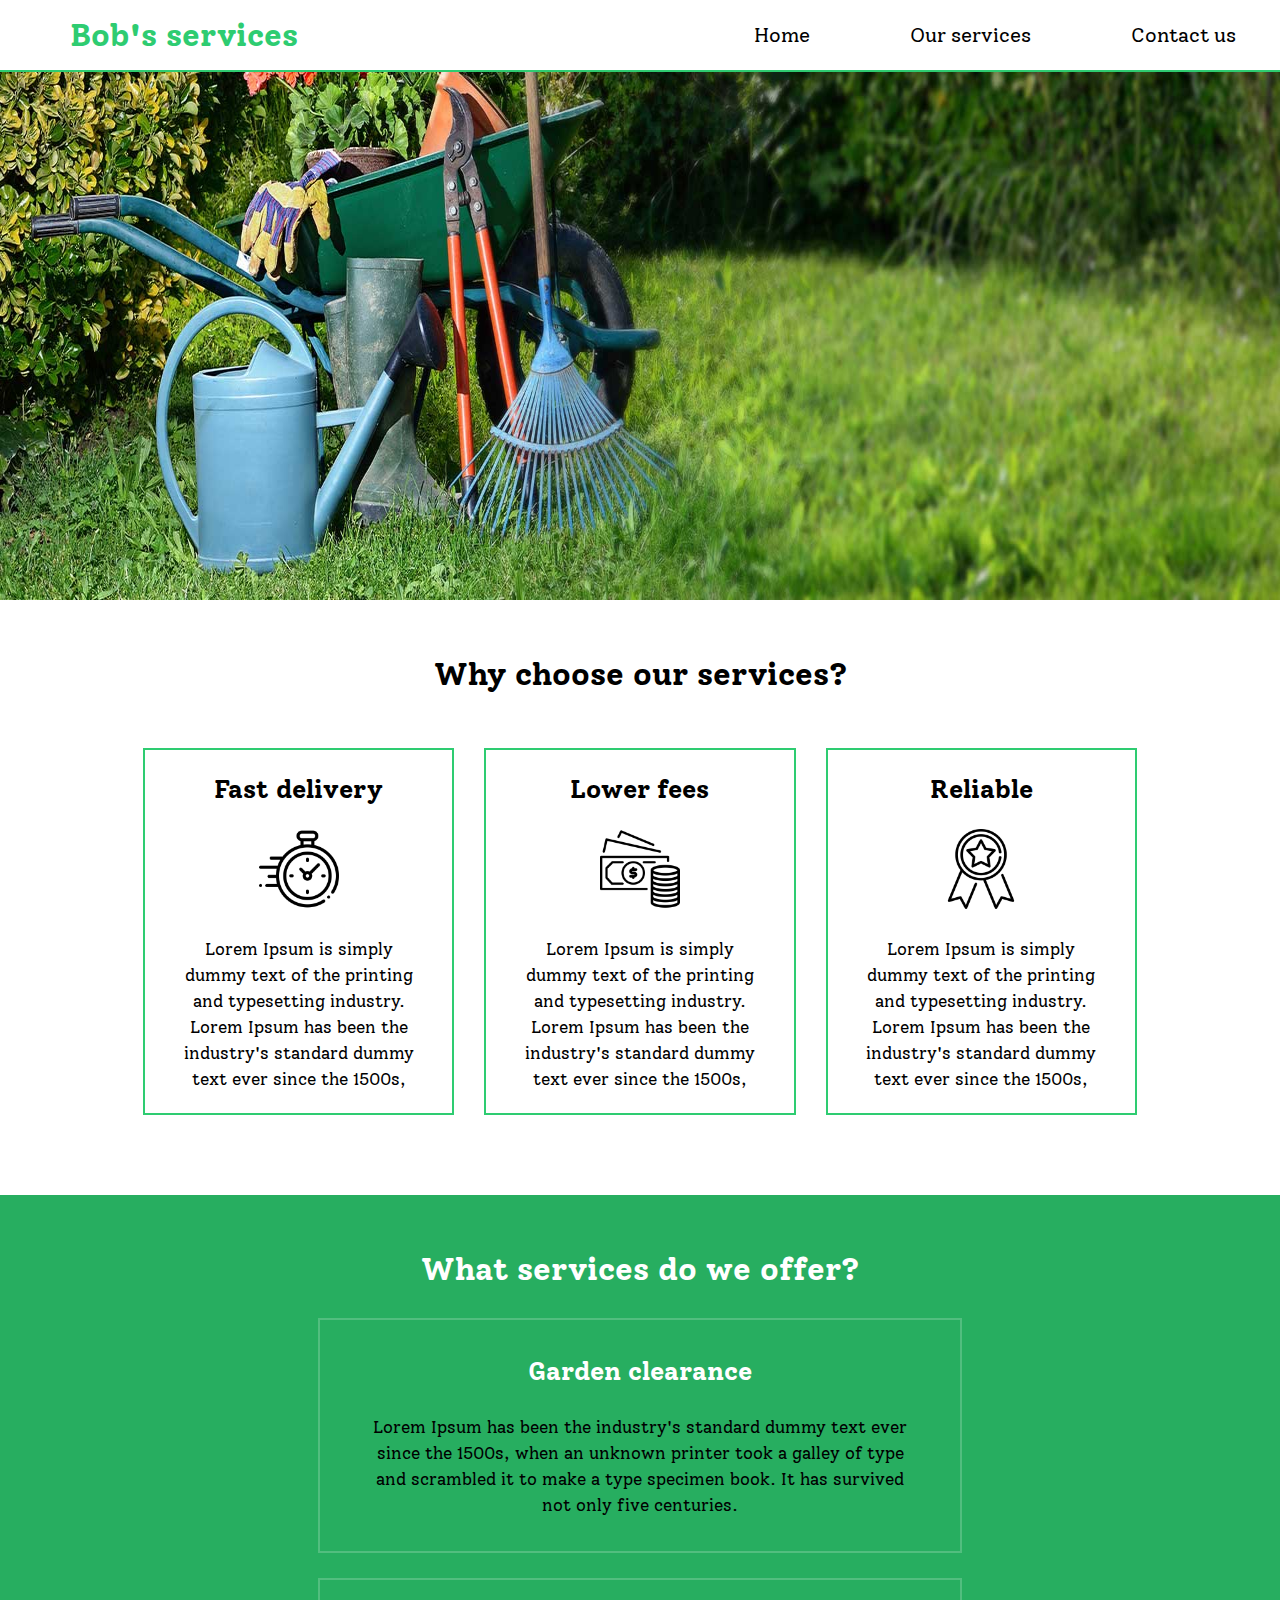
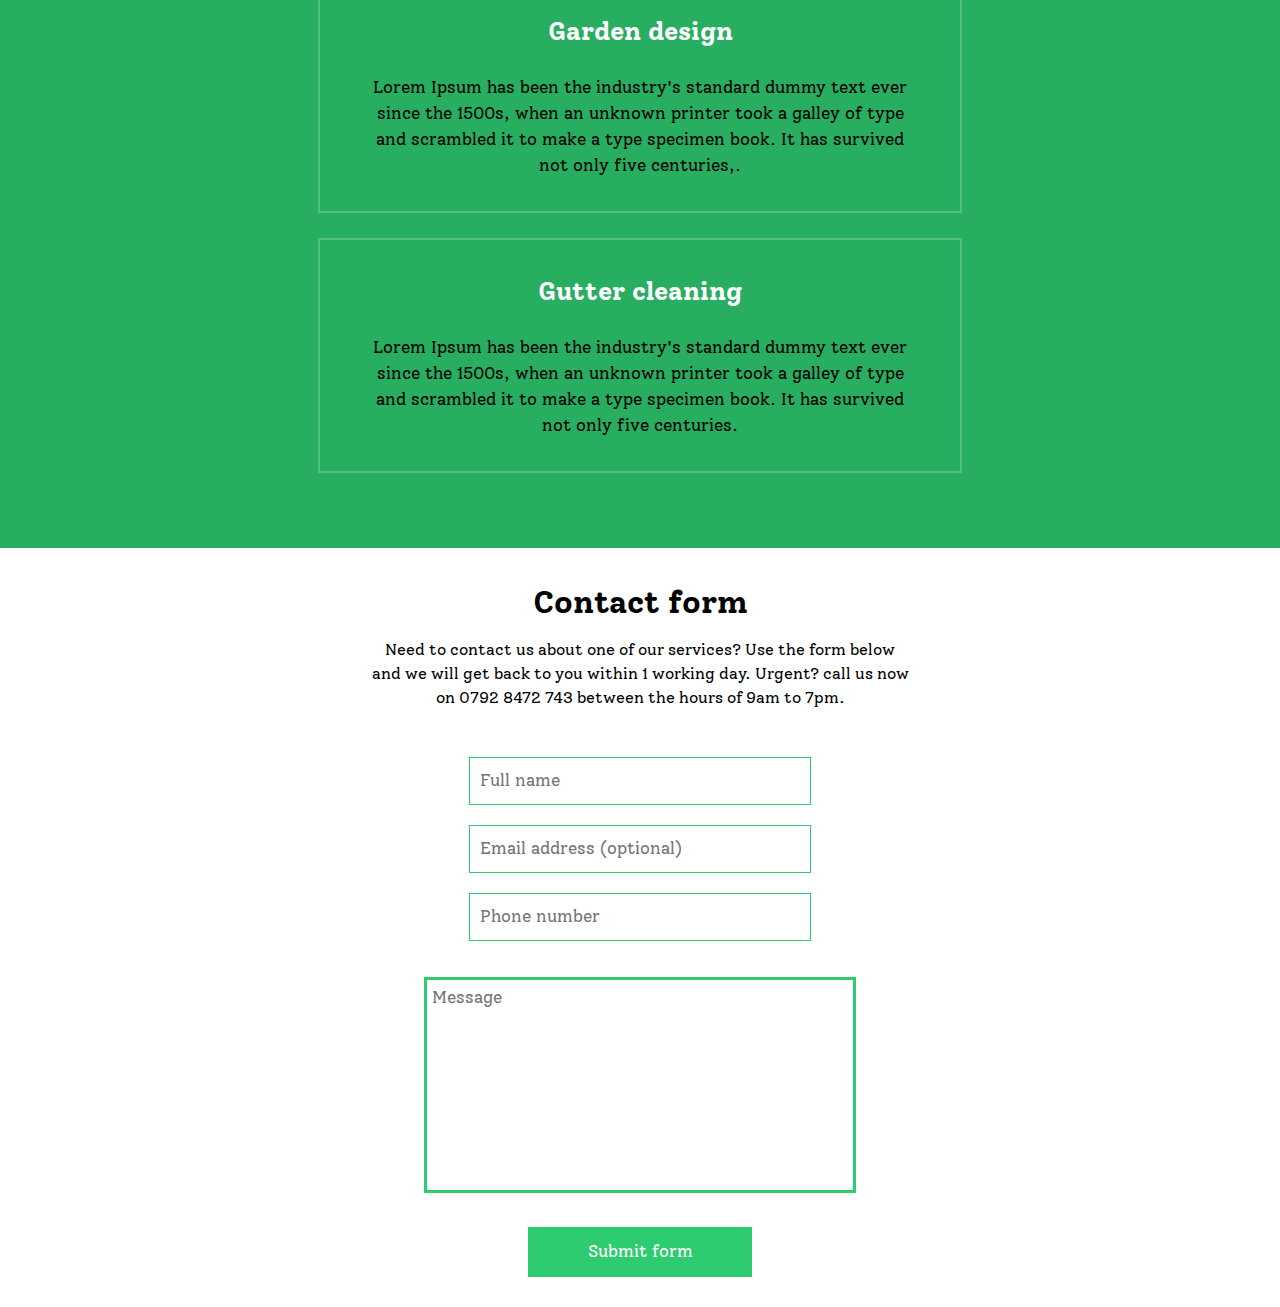
==== index.html @ 30a3d417 "Changed header image from domain to local file for speed" ====
<!DOCTYPE html>
<html>
  <head>
    <link href="css/mainstyle.css" rel="stylesheet">
    <link href="https://fonts.googleapis.com/css?family=Solway&display=swap" rel="stylesheet">
    <link rel="stylesheet" href="https://cdnjs.cloudflare.com/ajax/libs/font-awesome/4.7.0/css/font-awesome.min.css">
    <meta name="viewport" content="width=device-width,initial-scale=1.0">
    <title>Bob's garden services</title>
  </head>
  
  <body>
    <!-- Nav bar </-->
    <div class="flex-container">
      <h1 class="logo"><a href="#">Bob's services</a></h1>
      <ul class="navigation">
        <li><a href="#">Home</a></li>
        <li><a href="#our-services-section">Our services</a></li>
        <li><a href="#contact-us">Contact us</a></li>
      </ul>
    </div>
    <!-- Header image </-->
    <div id="headerimg">
      <img src="images/header-image.jpg" title="header image">
    </div>
    
    <!-- Reasons to buy -->
    <div id="reasons-section">
      <center><h1>Why choose our services?</h1></center>
      <div id="reasons-container">
        <div class="reason-boxs">
          <h2>Fast delivery</h2>
          <img src="images/clockicon.png" title="money icon" class="reasons-icon">
          <p>Lorem Ipsum is simply dummy text of the printing and typesetting industry. Lorem Ipsum has been the industry's standard dummy text ever since the 1500s,</p>
        </div>
        <div class="reason-boxs">
          <h2>Lower fees</h2>
          <img src="images/moneyicon.png" title="money icon" class="reasons-icon">
          <p>Lorem Ipsum is simply dummy text of the printing and typesetting industry. Lorem Ipsum has been the industry's standard dummy text ever since the 1500s,</p>
        </div>
        <div class="reason-boxs">
          <h2>Reliable</h2>
          <img src="images/qualityicon.png" title="money icon" class="reasons-icon">
          <p>Lorem Ipsum is simply dummy text of the printing and typesetting industry. Lorem Ipsum has been the industry's standard dummy text ever since the 1500s,</p>
        </div>
      </div>
    </div>
    
    <!-- Our services -->
    <div id="our-services-section">
      <h1>What services do we offer?</h1>
      <div id="services-container">
        
        <div class="service-description">
          <h2>Garden clearance</h2>
          <br>
          <p>Lorem Ipsum has been the industry's standard dummy text ever since the 1500s, when an unknown printer took a galley of type and scrambled it to make a type specimen book. It has survived not only five centuries.</p>
        </div>

        <div class="service-description">
          <h2>Garden design</h2>
          <br>
          <p>Lorem Ipsum has been the industry's standard dummy text ever since the 1500s, when an unknown printer took a galley of type and scrambled it to make a type specimen book. It has survived not only five centuries,.</p>
        </div>
        
        <div class="service-description">
          <h2>Gutter cleaning</h2>
          <br>
          <p>Lorem Ipsum has been the industry's standard dummy text ever since the 1500s, when an unknown printer took a galley of type and scrambled it to make a type specimen book. It has survived not only five centuries.</p>
        </div>
        
    </div>
  </div>
  
  <!-- contact us -->
    <div id="contact-us-section">
      <h1 id="contact-us">Contact form</h1>
        
        <p>Need to contact us about one of our services? Use the form below and we will get back to you within 1 working day. Urgent? call us now on 0792 8472 743 between the hours of 9am to 7pm.</p>
      
      <div id="contact-form">  
        <form action="#">
          <input required placeholder="Full name"><br>
          <input placeholder="Email address (optional)" type="email"><br>
          <input required placeholder="Phone number" type="tel"><br><br>
          <textarea placeholder="Message" required></textarea><br><br>
          <button type="submit">Submit form</button>
        </form>
      </div>
      
    </div>
  </body>
---- css/mainstyle.css ----
* {padding: 0; margin: 0;font-family: 'Solway', serif;text-decoration: none;list-style: none;line-height: 1.5;}


/* nav bar css */
.flex-container  {
  display: flex;
  justify-content: space-between;
  align-items: center;
  border-bottom: solid 2px #2ecc71;
  padding: 0px 70px;
  position: fixed; /* Set the navbar to fixed position */
  top: 0; /* Position the navbar at the top of the page */
  width: 95%; /* Full width */
  background-color: white;
}

.logo a {
  color: #2ecc71;
}

.navigation  {
  display: flex; 
}

.navigation a {
  display: block;
  padding: 1em 50px;
  color: black;
  font-size:15pt;
}

.navigation a:hover{
  background-color:#2ecc71;
}


/* header image */
#headerimg img{
  display: flex;
  width: 100%;
  height:600px;
}


/* reasons to buy */
#reasons-section{
  padding:50px 0px;;
}

#reasons-container{
  padding-top:20px;
  margin:auto;
  width: 80%;
  font-size:13pt;
  display:flex;
  justify-content: space-around;
}

.reason-boxs{
  margin:30px 0px;
  padding:10px 0px;
  width: 30%;
  background-color: white;
  text-align: center;
  border: solid 2px #2ecc71;
  
  
}
.reason-boxs h2, .reason-boxs p{
  padding: 10px 30px;
}
.reasons-icon{
  width:80px;
  padding:10px 30px;
}


/* our services section */
#our-services-section{
  background-color: #27ae60;
  padding: 50px 0px;
}


#service-container{
  padding-top:20px;
}

.service-description{
  width:50%;
  margin:25px auto;
  padding:20px 0px;
  text-align:center;
  font-size:13pt;
  border: solid 2px rgba(255, 255, 255, .2);
}
#our-services-section h1,  #our-services-section h2{
  color:white;
  text-align: center;
}

.service-description h2, p{
  padding: 12px 50px;
  display:inline-flex;
}
.service-icon{
  width:45px;
}

/* contact us */
#contact-us-section{
  margin:30px auto;
  width:50%;
  text-align: center;
}
#contact-form{
  margin: 25px auto;
  font-size:13pt;
  background-color:white;
}

#contact-form input{
  padding: 10px;
  width:50%;
  margin: 10px 0px;
  border: solid 1px #2ecc71;
  font-size:13pt;
}

#contact-form textarea{
  width:65%;
  height:200px;
	border: 3px solid #2ecc71;
	padding: 5px;
  resize:none;
  font-size:13pt;
}

#contact-form button{
  background-color: #2ecc71;
  width:35%;
  height:50px;
  border:none;
  color:white;
  font-size: 13pt;
}

@media(max-width:950px){

  
  #reasons-container{
    width: 50%;
    display:block;
  }
  .reason-boxs{
    width:100%;
    display:block;
  }
  
  #contact-us-section{
    width:80%;
  }
  .navigation li a{
    font-size:1em;
  }
  
}

@media only screen and (max-width:810px){

  /* navigation bar */

  .flex-container{
    visibility: hidden;
  }
/* header image */
#headerimg img{
height:350px;
}

/* reasons to choose us */
#reasons-container{
  width: 90%;
  display:block;
}
.reason-boxs{
  width:100%;
  display:block;
  border: none;
}

/* services we offer */
.service-description{
width:90%;
border: none;
}
.service-description h2, p{
padding: 12px 40px;
}

/* contact us form */
#contact-us-section{
margin:30px auto;
width:90%;
text-align: center;
}
#contact-form input{
width:90%;
}

#contact-form textarea{
width:90%;
height:150px;
}

#contact-form button{
width:70%;
}
#contact-us-section{
  width:80%;
  }
}
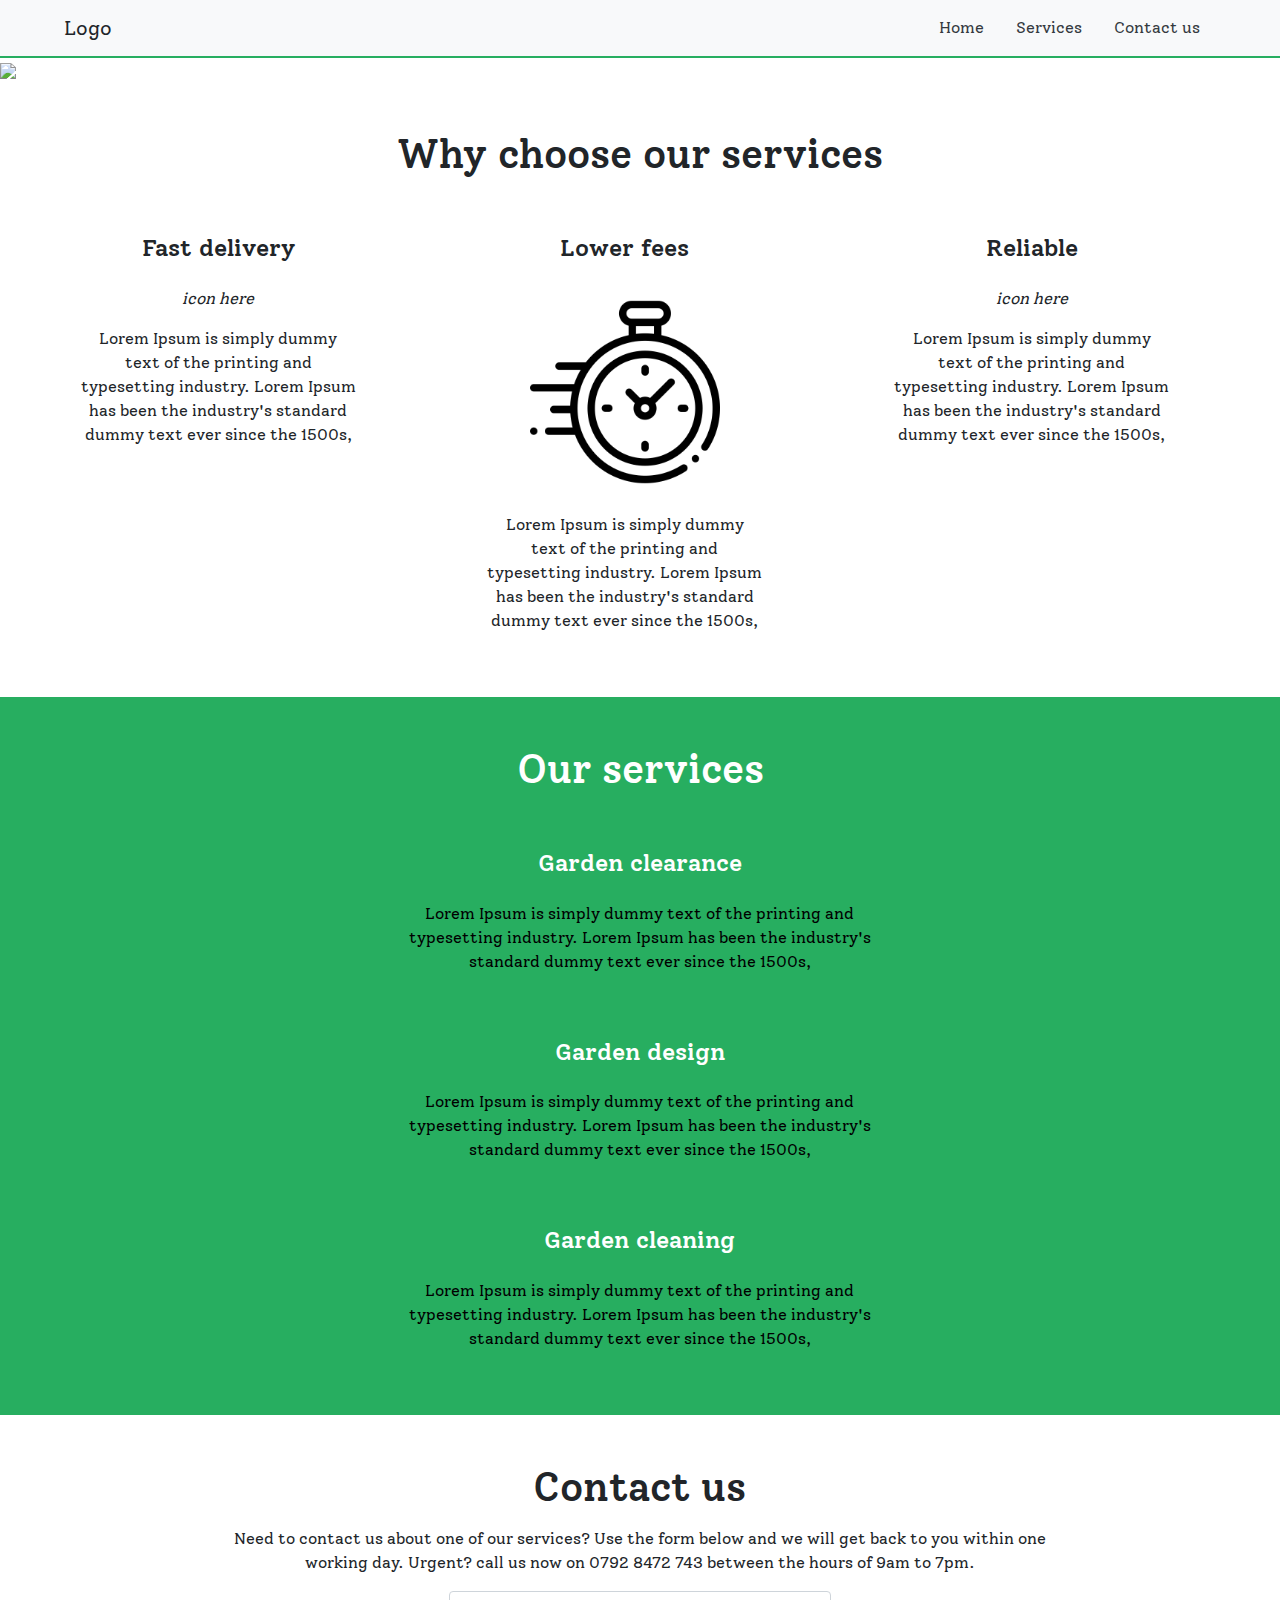
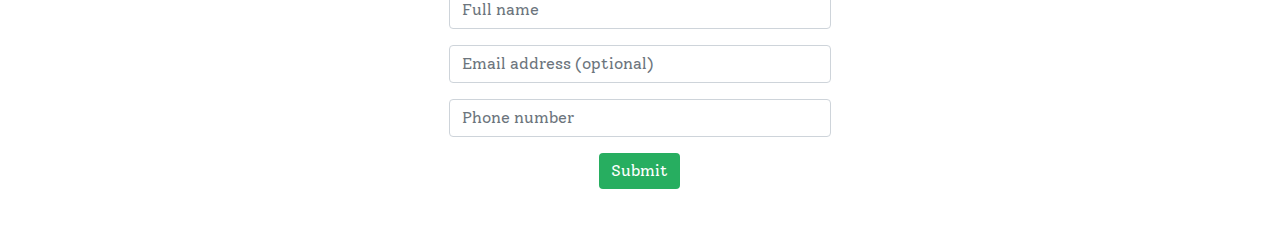
==== commit c3d2bcf7: "Styled using bootstrap" ====
--- a/index.html
+++ b/index.html
@@ -1,93 +1,94 @@
 <!DOCTYPE html>
 <html>
-  <head>
-    <link href="css/mainstyle.css" rel="stylesheet">
-    <link href="https://fonts.googleapis.com/css?family=Solway&display=swap" rel="stylesheet">
-    <link rel="stylesheet" href="https://cdnjs.cloudflare.com/ajax/libs/font-awesome/4.7.0/css/font-awesome.min.css">
-    <meta name="viewport" content="width=device-width,initial-scale=1.0">
-    <title>Bob's garden services</title>
-  </head>
+
+<head>
+  <link data-require="bootstrap@4.1.3" data-semver="4.1.3" rel="stylesheet" href="https://stackpath.bootstrapcdn.com/bootstrap/4.1.3/css/bootstrap.min.css" />
+  <link rel="stylesheet" href="css/main.css" />
+  <meta name="viewport" content="width=device-width, initial-scale=1.0">
+  <link href="https://fonts.googleapis.com/css?family=Solway&display=swap" rel="stylesheet">
+
+</head>
+
+<body>
+
+  <div class="container-full">
+    
+    <!-- nav section -->
+    <nav class="nav bg-light navbar">
+      <a class="navbar-brand ml-5">Logo</a>
+      <ul class="nav ml-auto mr-5">
+        <li class="nav-item"><a class="nav-link text-dark" href="index.html" disabled>Home</a></li>
+        <li class="nav-item"><a class="nav-link text-dark" href="#services">Services</a></li>
+        <li class="nav-item"><a class="nav-link text-dark" href=#contact-us>Contact us</a></li>
+      </ul>
+    </nav>
+    
+        <!-- header image -->
+    <img src="https://www.wellstarfacilities.org/wp-content/uploads/2018/06/garding.jpg" class="img-fluid">
+    
+    <!-- why choose us section -->
+    <div class="col-md text-center mb-5" id="choose-us">
+      
+      <h1 class="text-center mt-5">Why choose our services</h1>
+      
+      <div class="col-md-12 row justify-content-around">
+          
+        <div class="col-md-3 mt-5 reason-box">
+        <h4 class="mb-4">Fast delivery</h4>
+        <i>icon here</i>
+        <p class="pt-3">Lorem Ipsum is simply dummy text of the printing and typesetting industry. Lorem Ipsum has been the industry's standard dummy text ever since the 1500s,</p>
+        </div>
+        
+        <div class="col-md-3 mt-5 reason-box">
+        <h4 class="mb-4">Lower fees</h4>
+        <img src="images/clockicon.png" title="money icon" class="reasons-icon">
+        <p class="pt-3">Lorem Ipsum is simply dummy text of the printing and typesetting industry. Lorem Ipsum has been the industry's standard dummy text ever since the 1500s,</p>
+        </div>
+        
+        <div class="col-md-3 mt-5 reason-box">
+        <h4 class="mb-4">Reliable</h4>
+        <i>icon here</i>
+        <p class="pt-3">Lorem Ipsum is simply dummy text of the printing and typesetting industry. Lorem Ipsum has been the industry's standard dummy text ever since the 1500s,</p>
+        </div>
   
-  <body>
-    <!-- Nav bar </-->
-    <div class="flex-container">
-      <h1 class="logo"><a href="#">Bob's services</a></h1>
-      <ul class="navigation">
-        <li><a href="#">Home</a></li>
-        <li><a href="#our-services-section">Our services</a></li>
-        <li><a href="#contact-us">Contact us</a></li>
-      </ul>
-    </div>
-    <!-- Header image </-->
-    <div id="headerimg">
-      <img src="images/header-image.jpg" title="header image">
-    </div>
-    
-    <!-- Reasons to buy -->
-    <div id="reasons-section">
-      <center><h1>Why choose our services?</h1></center>
-      <div id="reasons-container">
-        <div class="reason-boxs">
-          <h2>Fast delivery</h2>
-          <img src="images/clockicon.png" title="money icon" class="reasons-icon">
-          <p>Lorem Ipsum is simply dummy text of the printing and typesetting industry. Lorem Ipsum has been the industry's standard dummy text ever since the 1500s,</p>
-        </div>
-        <div class="reason-boxs">
-          <h2>Lower fees</h2>
-          <img src="images/moneyicon.png" title="money icon" class="reasons-icon">
-          <p>Lorem Ipsum is simply dummy text of the printing and typesetting industry. Lorem Ipsum has been the industry's standard dummy text ever since the 1500s,</p>
-        </div>
-        <div class="reason-boxs">
-          <h2>Reliable</h2>
-          <img src="images/qualityicon.png" title="money icon" class="reasons-icon">
-          <p>Lorem Ipsum is simply dummy text of the printing and typesetting industry. Lorem Ipsum has been the industry's standard dummy text ever since the 1500s,</p>
-        </div>
       </div>
     </div>
     
-    <!-- Our services -->
-    <div id="our-services-section">
-      <h1>What services do we offer?</h1>
-      <div id="services-container">
-        
-        <div class="service-description">
-          <h2>Garden clearance</h2>
-          <br>
-          <p>Lorem Ipsum has been the industry's standard dummy text ever since the 1500s, when an unknown printer took a galley of type and scrambled it to make a type specimen book. It has survived not only five centuries.</p>
-        </div>
-
-        <div class="service-description">
-          <h2>Garden design</h2>
-          <br>
-          <p>Lorem Ipsum has been the industry's standard dummy text ever since the 1500s, when an unknown printer took a galley of type and scrambled it to make a type specimen book. It has survived not only five centuries,.</p>
-        </div>
-        
-        <div class="service-description">
-          <h2>Gutter cleaning</h2>
-          <br>
-          <p>Lorem Ipsum has been the industry's standard dummy text ever since the 1500s, when an unknown printer took a galley of type and scrambled it to make a type specimen book. It has survived not only five centuries.</p>
-        </div>
-        
-    </div>
-  </div>
-  
-  <!-- contact us -->
-    <div id="contact-us-section">
-      <h1 id="contact-us">Contact form</h1>
-        
-        <p>Need to contact us about one of our services? Use the form below and we will get back to you within 1 working day. Urgent? call us now on 0792 8472 743 between the hours of 9am to 7pm.</p>
+    <!-- services we offer -->
+    <div class="col-md text-center py-5" id="services">
+      <h1 class="text-center">Our services</h1>
+      <div class="col-md-8 pt-5 mx-auto">
+        <h4>Garden clearance</h4>
+        <p class="pt-3 col-md-8 mx-auto">Lorem Ipsum is simply dummy text of the printing and typesetting industry. Lorem Ipsum has been the industry's standard dummy text ever since the 1500s,</p>
+      </div>
       
-      <div id="contact-form">  
-        <form action="#">
-          <input required placeholder="Full name"><br>
-          <input placeholder="Email address (optional)" type="email"><br>
-          <input required placeholder="Phone number" type="tel"><br><br>
-          <textarea placeholder="Message" required></textarea><br><br>
-          <button type="submit">Submit form</button>
-        </form>
+      <div class="col-md-8 pt-5 mx-auto">
+        <h4>Garden design</h4>
+        <p class="pt-3 col-md-8 mx-auto">Lorem Ipsum is simply dummy text of the printing and typesetting industry. Lorem Ipsum has been the industry's standard dummy text ever since the 1500s,</p>
+      </div>
+      
+      <div class="col-md-8 pt-5 mx-auto">
+        <h4>Garden cleaning</h4>
+        <p class="pt-3 col-md-8 mx-auto">Lorem Ipsum is simply dummy text of the printing and typesetting industry. Lorem Ipsum has been the industry's standard dummy text ever since the 1500s,</p>
       </div>
       
     </div>
-  </body>
 
-  
+  <!-- contact us form -->
+  <div class="col-md-8 col-sm-10 text-center my-5 mx-auto" id="contact-us">
+    <h1 class="text-center mt-5 mb-3">Contact us</h1>
+    <p>Need to contact us about one of our services? Use the form below and we will get back to you within one working day. Urgent? call us now on 0792 8472 743 between the hours of 9am to 7pm.</p>
+    <div class="col-md-8 mx-auto col-lg-6 col-sm-12">
+      <form action="#" type="post">
+        <input type="text" class="form-control" placeholder="Full name" required >
+        <input type="email" class="form-control my-3" placeholder="Email address (optional)">
+        <input type="text" class="form-control" placeholder="Phone number" required >
+        <button type="submit" class="btn btn-primary mt-3 sub-btn">Submit</button>
+      </form>
+    </div>
+  </div>
+
+  </div>
+</body>
+
+</html>--- a/css/main.css
+++ b/css/main.css
@@ -0,0 +1,44 @@
+/* Styles go here */
+
+*{
+  font-family: 'Solway', serif;
+  line-height: 1.5;
+}
+
+.navbar {
+  border-bottom: solid 2px #27ae60;
+}
+
+
+
+#services {
+  background-color: #27ae60;
+  color:white;
+}
+
+.reasons-icon{
+  width:250px;
+  padding:10px 30px;
+}
+
+#services div p{
+  color:black;
+}
+
+.sub-btn, .sub-btn:hover{
+ background-color: #27ae60;
+ border:none;
+}
+
+
+
+@media (max-width: 568px){
+   .nav-item{
+     display:none;
+   }
+   
+   .navbar-brand{
+     width:100%;
+     text-align:center;
+   }
+}
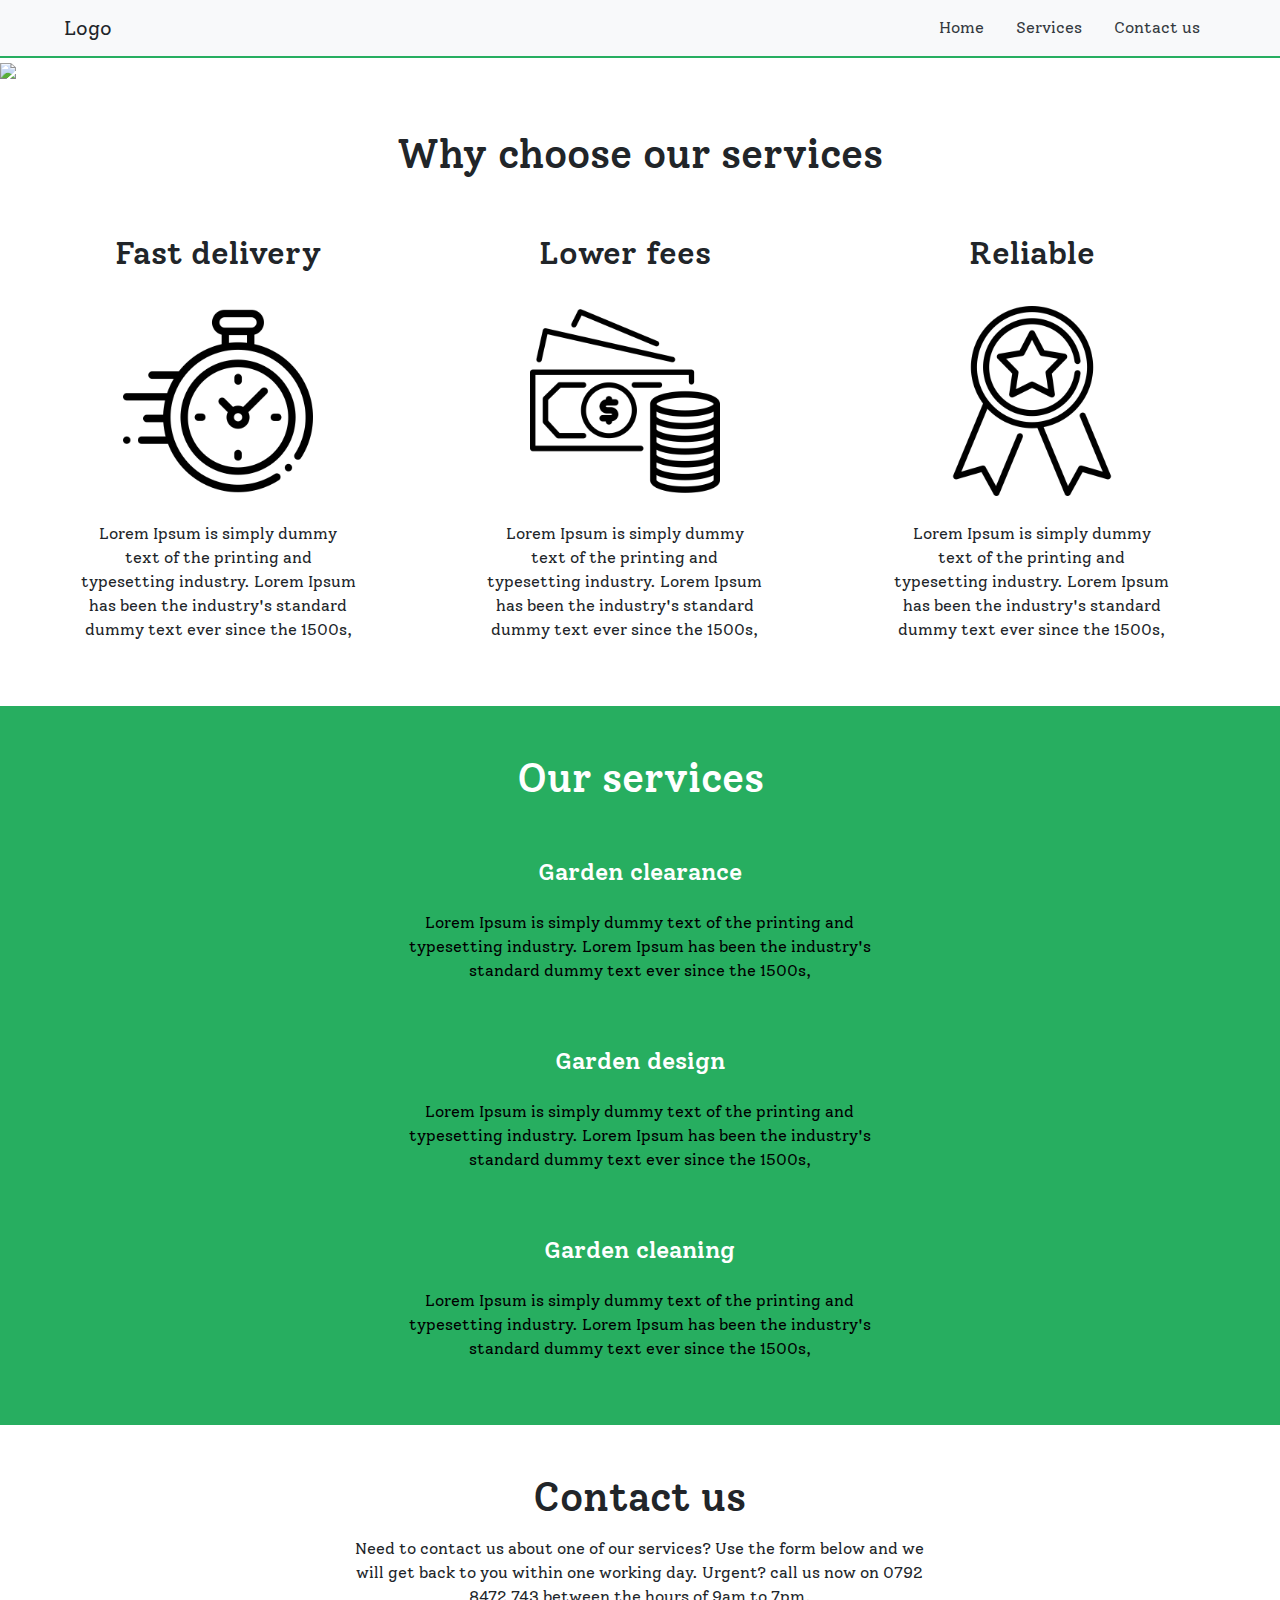
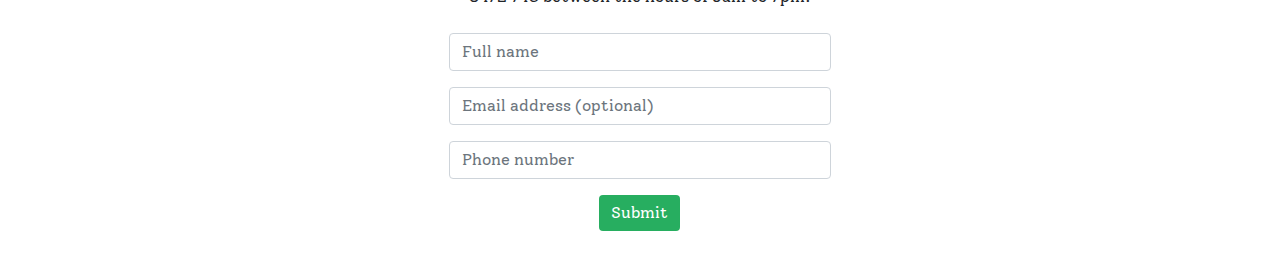
==== commit 57271253: "Update index.html" ====
--- a/index.html
+++ b/index.html
@@ -33,21 +33,21 @@
       
       <div class="col-md-12 row justify-content-around">
           
-        <div class="col-md-3 mt-5 reason-box">
-        <h4 class="mb-4">Fast delivery</h4>
-        <i>icon here</i>
-        <p class="pt-3">Lorem Ipsum is simply dummy text of the printing and typesetting industry. Lorem Ipsum has been the industry's standard dummy text ever since the 1500s,</p>
-        </div>
-        
-        <div class="col-md-3 mt-5 reason-box">
-        <h4 class="mb-4">Lower fees</h4>
+        <div class="col-lg-3 col-md-8 mt-5 reason-box">
+        <h2 class="mb-4">Fast delivery</h2>
         <img src="images/clockicon.png" title="money icon" class="reasons-icon">
         <p class="pt-3">Lorem Ipsum is simply dummy text of the printing and typesetting industry. Lorem Ipsum has been the industry's standard dummy text ever since the 1500s,</p>
         </div>
         
-        <div class="col-md-3 mt-5 reason-box">
-        <h4 class="mb-4">Reliable</h4>
-        <i>icon here</i>
+        <div class="col-lg-3 col-md-8 mt-5 reason-box">
+        <h2 class="mb-4">Lower fees</h2>
+        <img src="images/moneyicon.png" title="money icon" class="reasons-icon">
+        <p class="pt-3">Lorem Ipsum is simply dummy text of the printing and typesetting industry. Lorem Ipsum has been the industry's standard dummy text ever since the 1500s,</p>
+        </div>
+        
+        <div class="col-lg-3 col-md-8 mt-5 reason-box">
+        <h2 class="mb-4">Reliable</h2>
+       <img src="images/qualityicon.png" title="money icon" class="reasons-icon">
         <p class="pt-3">Lorem Ipsum is simply dummy text of the printing and typesetting industry. Lorem Ipsum has been the industry's standard dummy text ever since the 1500s,</p>
         </div>
   
@@ -75,9 +75,10 @@
     </div>
 
   <!-- contact us form -->
-  <div class="col-md-8 col-sm-10 text-center my-5 mx-auto" id="contact-us">
+  <div class="col-lg-8 col-sm text-center my-5 mx-auto" id="contact-us">
     <h1 class="text-center mt-5 mb-3">Contact us</h1>
-    <p>Need to contact us about one of our services? Use the form below and we will get back to you within one working day. Urgent? call us now on 0792 8472 743 between the hours of 9am to 7pm.</p>
+    <p class="col-md-9 col-sm mx-auto mb-4">Need to contact us about one of our services? Use the form below and we will get back to you within one working day. Urgent? call us now on 0792 8472 743 between the hours of 9am to 7pm.</p>
+    
     <div class="col-md-8 mx-auto col-lg-6 col-sm-12">
       <form action="#" type="post">
         <input type="text" class="form-control" placeholder="Full name" required >
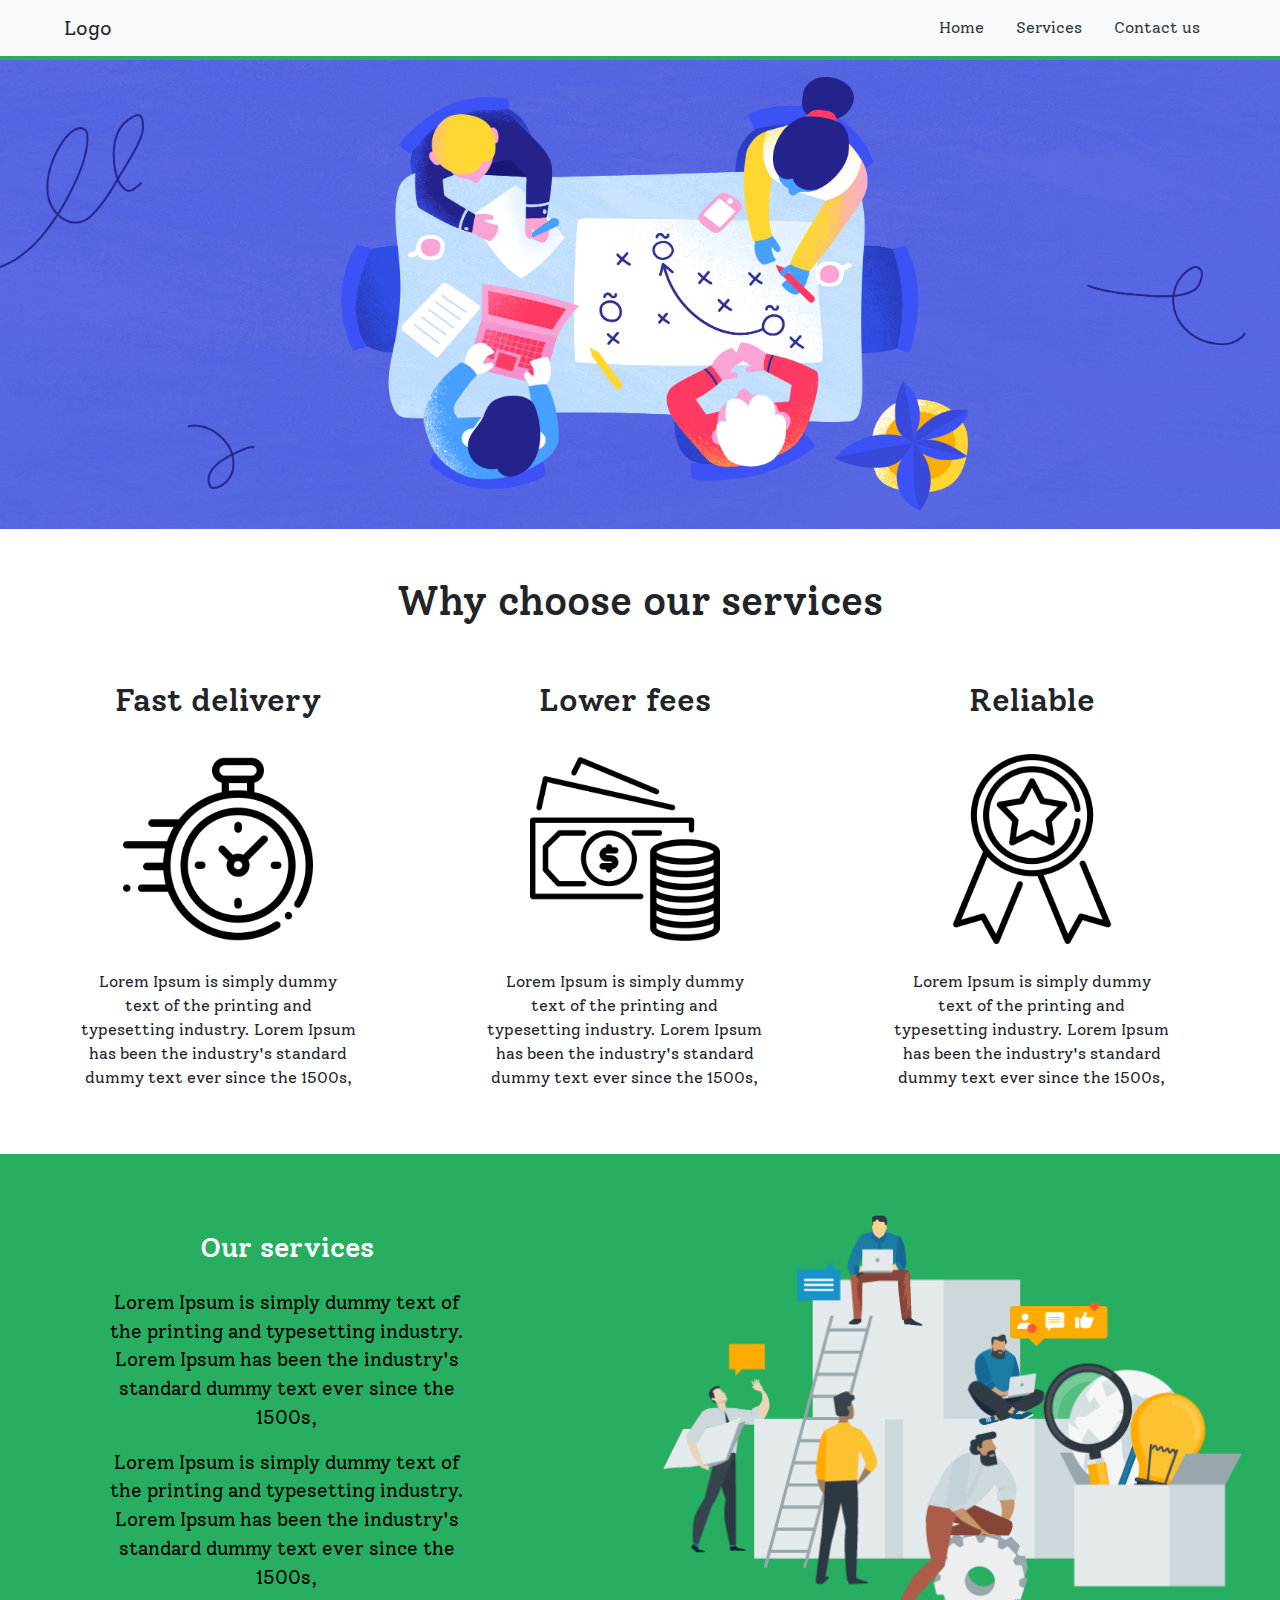
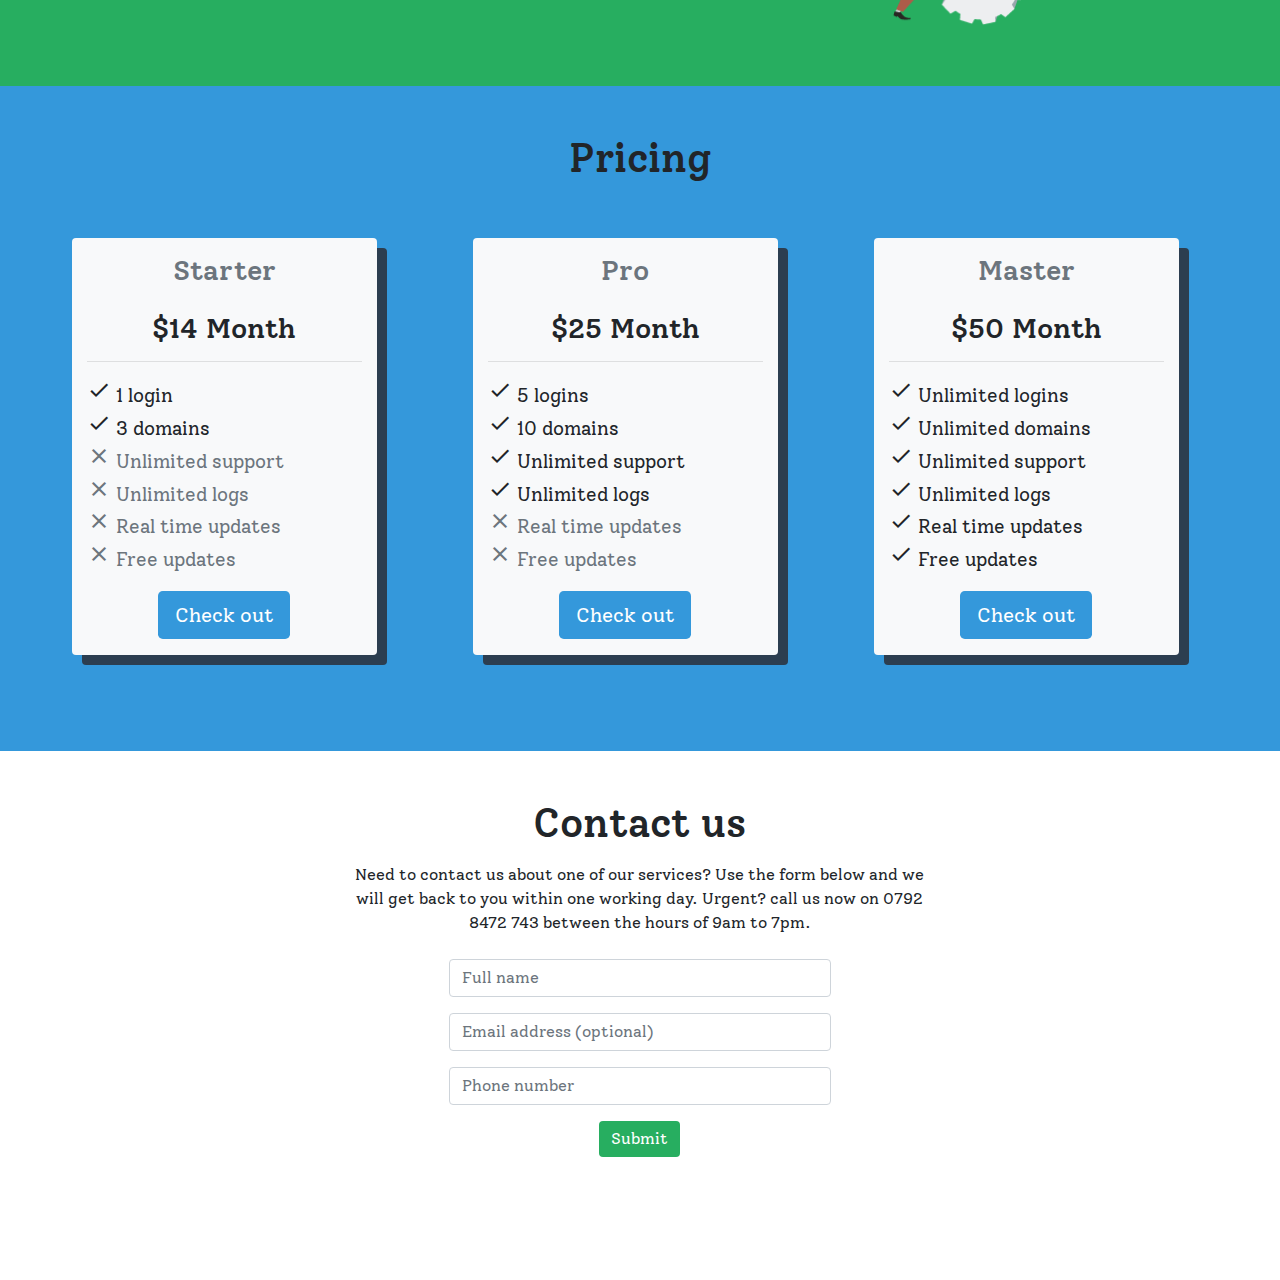
==== commit b65a40c9: "Major updates to layout" ====
--- a/index.html
+++ b/index.html
@@ -6,15 +6,19 @@
   <link rel="stylesheet" href="css/main.css" />
   <meta name="viewport" content="width=device-width, initial-scale=1.0">
   <link href="https://fonts.googleapis.com/css?family=Solway&display=swap" rel="stylesheet">
+  <link href="https://fonts.googleapis.com/icon?family=Material+Icons" rel="stylesheet">
+
+
+
 
 </head>
 
 <body>
 
   <div class="container-full">
-    
+
     <!-- nav section -->
-    <nav class="nav bg-light navbar">
+    <nav class="nav bg-light navbar navbar-fixed-top">
       <a class="navbar-brand ml-5">Logo</a>
       <ul class="nav ml-auto mr-5">
         <li class="nav-item"><a class="nav-link text-dark" href="index.html" disabled>Home</a></li>
@@ -22,63 +26,114 @@
         <li class="nav-item"><a class="nav-link text-dark" href=#contact-us>Contact us</a></li>
       </ul>
     </nav>
-    
+
         <!-- header image -->
-    <img src="https://www.wellstarfacilities.org/wp-content/uploads/2018/06/garding.jpg" class="img-fluid">
-    
+    <img src="images/header-image.png" class="img-fluid">
+
     <!-- why choose us section -->
     <div class="col-md text-center mb-5" id="choose-us">
-      
+
       <h1 class="text-center mt-5">Why choose our services</h1>
-      
+
       <div class="col-md-12 row justify-content-around">
-          
+
         <div class="col-lg-3 col-md-8 mt-5 reason-box">
         <h2 class="mb-4">Fast delivery</h2>
         <img src="images/clockicon.png" title="money icon" class="reasons-icon">
-        <p class="pt-3">Lorem Ipsum is simply dummy text of the printing and typesetting industry. Lorem Ipsum has been the industry's standard dummy text ever since the 1500s,</p>
+        <p class="pt-3 text-center">Lorem Ipsum is simply dummy text of the printing and typesetting industry. Lorem Ipsum has been the industry's standard dummy text ever since the 1500s,</p>
         </div>
-        
+
         <div class="col-lg-3 col-md-8 mt-5 reason-box">
         <h2 class="mb-4">Lower fees</h2>
         <img src="images/moneyicon.png" title="money icon" class="reasons-icon">
         <p class="pt-3">Lorem Ipsum is simply dummy text of the printing and typesetting industry. Lorem Ipsum has been the industry's standard dummy text ever since the 1500s,</p>
         </div>
-        
+
         <div class="col-lg-3 col-md-8 mt-5 reason-box">
         <h2 class="mb-4">Reliable</h2>
        <img src="images/qualityicon.png" title="money icon" class="reasons-icon">
         <p class="pt-3">Lorem Ipsum is simply dummy text of the printing and typesetting industry. Lorem Ipsum has been the industry's standard dummy text ever since the 1500s,</p>
         </div>
-  
+
       </div>
     </div>
-    
-    <!-- services we offer -->
-    <div class="col-md text-center py-5" id="services">
-      <h1 class="text-center">Our services</h1>
-      <div class="col-md-8 pt-5 mx-auto">
-        <h4>Garden clearance</h4>
-        <p class="pt-3 col-md-8 mx-auto">Lorem Ipsum is simply dummy text of the printing and typesetting industry. Lorem Ipsum has been the industry's standard dummy text ever since the 1500s,</p>
+
+    <!-- services section (Maybe this could also be a list?) -->
+    <div class="col-md mx-auto pt-2 pb-5 row  text-center pt-5" id="services">
+      <div class="col-md-5 col-md-5 my-auto mx-auto">
+        <h3 class="col-md-10">Our services</h3>
+        <p class="pt-3 col-md-10">Lorem Ipsum is simply dummy text of the printing and typesetting industry. Lorem Ipsum has been the industry's standard dummy text ever since the 1500s,</p>
+        <p class="col-md-10">Lorem Ipsum is simply dummy text of the printing and typesetting industry. Lorem Ipsum has been the industry's standard dummy text ever since the 1500s,</p>
+
+
       </div>
-      
-      <div class="col-md-8 pt-5 mx-auto">
-        <h4>Garden design</h4>
-        <p class="pt-3 col-md-8 mx-auto">Lorem Ipsum is simply dummy text of the printing and typesetting industry. Lorem Ipsum has been the industry's standard dummy text ever since the 1500s,</p>
+
+      <div class="col-md-6 my-auto">
+        <img src="images/services-image.png" class="img-fluid" alt="Services image">
       </div>
-      
-      <div class="col-md-8 pt-5 mx-auto">
-        <h4>Garden cleaning</h4>
-        <p class="pt-3 col-md-8 mx-auto">Lorem Ipsum is simply dummy text of the printing and typesetting industry. Lorem Ipsum has been the industry's standard dummy text ever since the 1500s,</p>
+    </div>
+
+    <!-- pricing section -->
+
+    <div class="col-md text-center py-5" id="pricing-section">
+
+      <h1 class="text-center ">Pricing</h1>
+
+      <div class="col-md-12 row justify-content-center">
+
+        <div class="col-lg-3 col-md-8 m-5 pb-3 pb-3 bg-light rounded price-box">
+        <h3 class="text-muted py-3">Starter</h3>
+        <h3 class="text-black">$14 Month</h3>
+        <hr>
+        <ul class="list-unstyled text-left">
+          <li><span><i class="small material-icons">check</i></span> 1 login</li>
+          <li><span><i class="small material-icons">check</i></span> 3 domains</li>
+          <li class="text-muted"><span><i class="small material-icons">close</i></span> Unlimited support</li>
+          <li class="text-muted"><span><i class="small material-icons">close</i></span> Unlimited logs</li>
+          <li class="text-muted"><span><i class="small material-icons">close</i></span> Real time updates</li>
+          <li class="text-muted"><span><i class="small material-icons">close</i></span> Free updates</li>
+        </ul>
+        <button type="button" class="btn price-btn text-white btn-lg">Check out</button>
       </div>
-      
+
+        <div class="col-lg-3 col-md-8 m-5 pb-3 bg-light rounded price-box">
+        <h3 class="text-muted py-3">Pro</h3>
+        <h3 class="text-black">$25 Month</h3>
+        <hr>
+        <ul class="list-unstyled text-left">
+          <li><span><i class="small material-icons">check</i></span> 5 logins</li>
+          <li><span><i class="small material-icons">check</i></span> 10 domains</li>
+          <li><span><i class="small material-icons">check</i></span> Unlimited support</li>
+          <li><span><i class="small material-icons">check</i></span> Unlimited logs</li>
+          <li class="text-muted"><span><i class="small material-icons">close</i></span> Real time updates</li>
+          <li class="text-muted"><span><i class="small material-icons">close</i></span> Free updates</li>
+        </ul>
+        <button type="button" class="btn price-btn text-white btn-lg">Check out</button>
+        </div>
+
+        <div class="col-lg-3 col-md-8 m-5 pb-3 bg-light rounded price-box">
+        <h3 class="text-muted py-3">Master</h3>
+        <h3 class="text-black">$50 Month</h3>
+        <hr>
+        <ul class="list-unstyled text-left">
+          <li><span><i class="small material-icons">check</i></span> Unlimited logins</li>
+          <li><span><i class="small material-icons">check</i></span> Unlimited domains</li>
+          <li><span><i class="small material-icons">check</i></span> Unlimited support</li>
+          <li><span><i class="small material-icons">check</i></span> Unlimited logs</li>
+          <li><span><i class="small material-icons">check</i></span> Real time updates</li>
+          <li><span><i class="small material-icons">check</i></span> Free updates</li>
+        </ul>
+        <button type="button" class="btn price-btn text-white btn-lg">Check out</button>
+        </div>
+
+      </div>
     </div>
 
   <!-- contact us form -->
   <div class="col-lg-8 col-sm text-center my-5 mx-auto" id="contact-us">
     <h1 class="text-center mt-5 mb-3">Contact us</h1>
     <p class="col-md-9 col-sm mx-auto mb-4">Need to contact us about one of our services? Use the form below and we will get back to you within one working day. Urgent? call us now on 0792 8472 743 between the hours of 9am to 7pm.</p>
-    
+
     <div class="col-md-8 mx-auto col-lg-6 col-sm-12">
       <form action="#" type="post">
         <input type="text" class="form-control" placeholder="Full name" required >
@@ -89,7 +144,15 @@
     </div>
   </div>
 
+
+  <!-- footer section -->
+    <div class="page-footer" id="footer">
+
+
+
+    </div>
+
   </div>
 </body>
 
-</html>+</html>
--- a/css/main.css
+++ b/css/main.css
@@ -6,7 +6,7 @@
 }
 
 .navbar {
-  border-bottom: solid 2px #27ae60;
+  border-bottom: solid 4px #27ae60;
 }
 
 
@@ -23,6 +23,7 @@
 
 #services div p{
   color:black;
+  font-size:1.2em;
 }
 
 .sub-btn, .sub-btn:hover{
@@ -30,15 +31,50 @@
  border:none;
 }
 
+#footer{
+  background-color: white;
+  height:75px;
+}
+
+#pricing-section, .price-btn{
+  background-color:#3498db;
+}
+
+.price-box{
+  box-shadow: 10px 10px #2c3e50;
+}
+
+.price-box ul{
+  font-size:1.2em;
+}
+
+
+
+@media (max-width 768px){
+  .price-box ul{
+    text-align:center;
+  }
+}
 
 
 @media (max-width: 568px){
    .nav-item{
      display:none;
    }
-   
+
+nav{
+  text-align:center;
+}
+
    .navbar-brand{
      width:100%;
-     text-align:center;
    }
+
+#choose-us div{
+  justify-content:center;
+  margin: 0px;
 }
+
+.reasons-icon{
+  width:200px;
+}
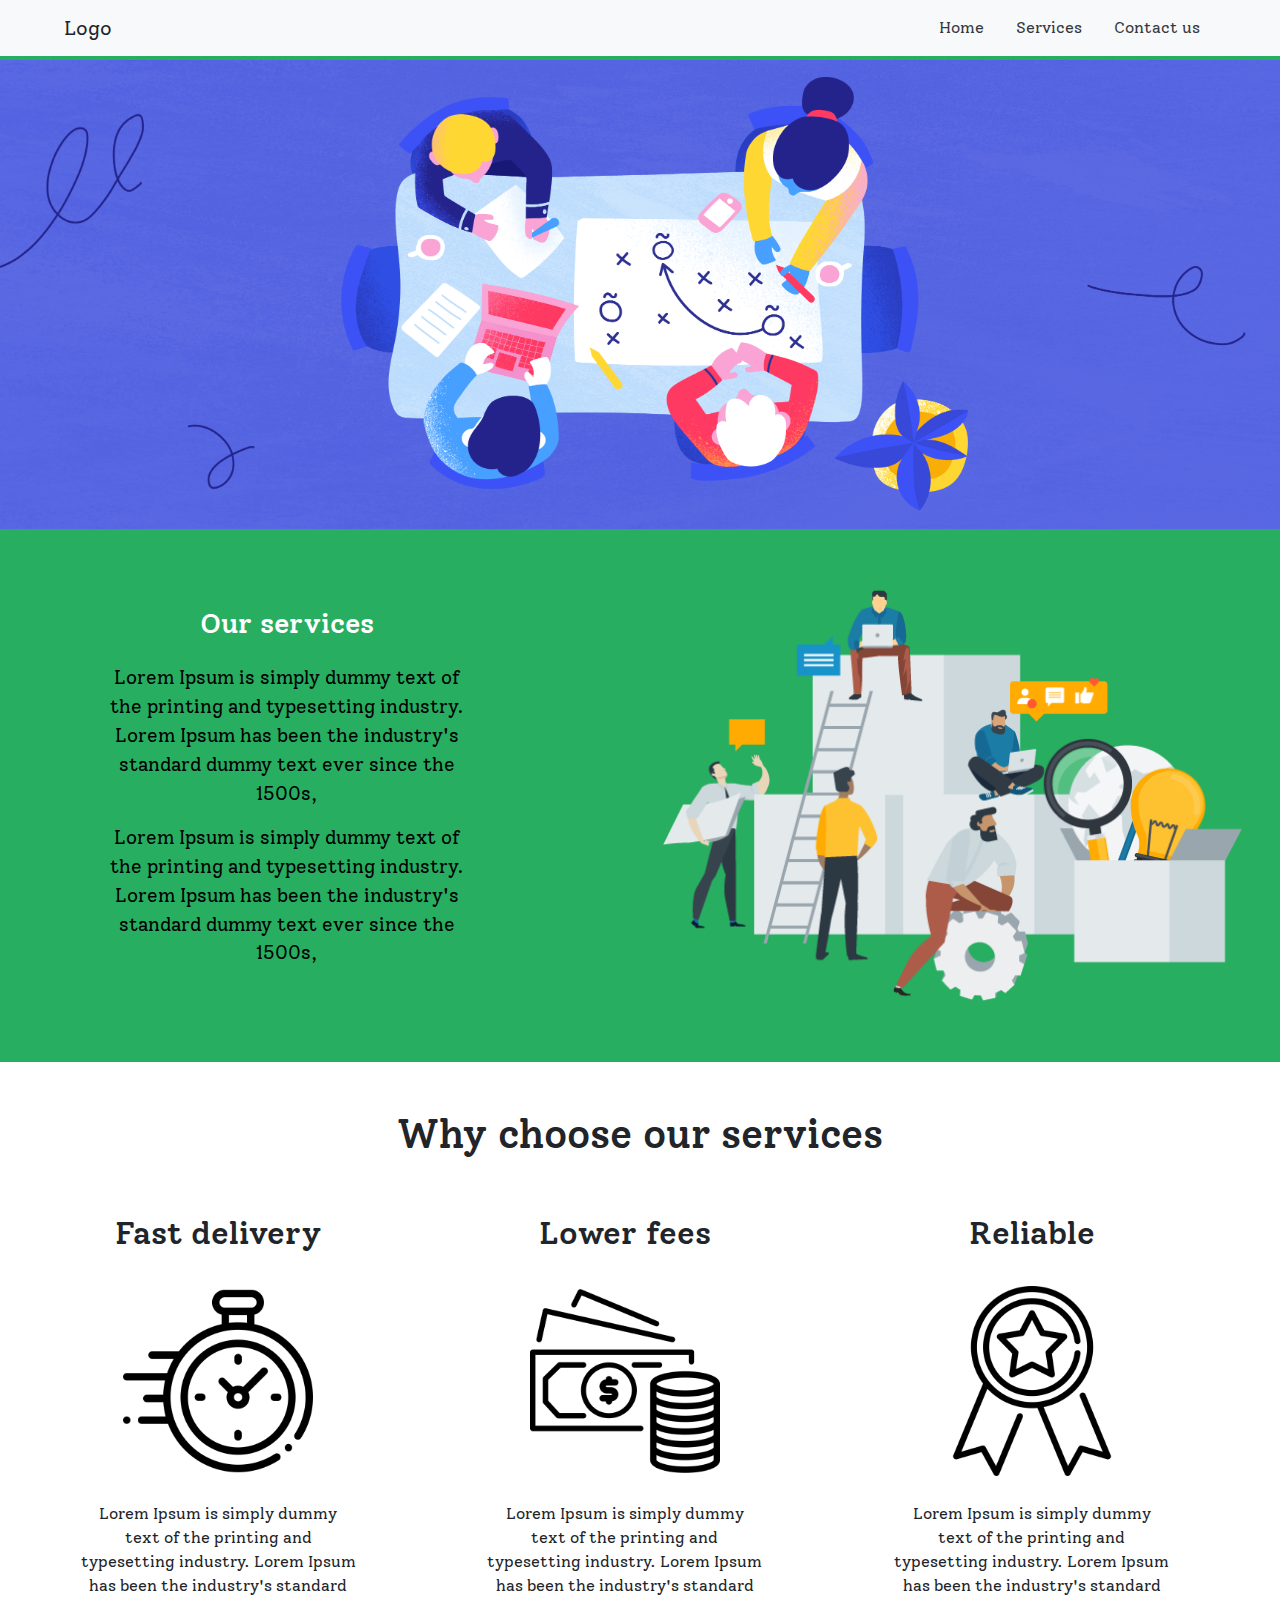
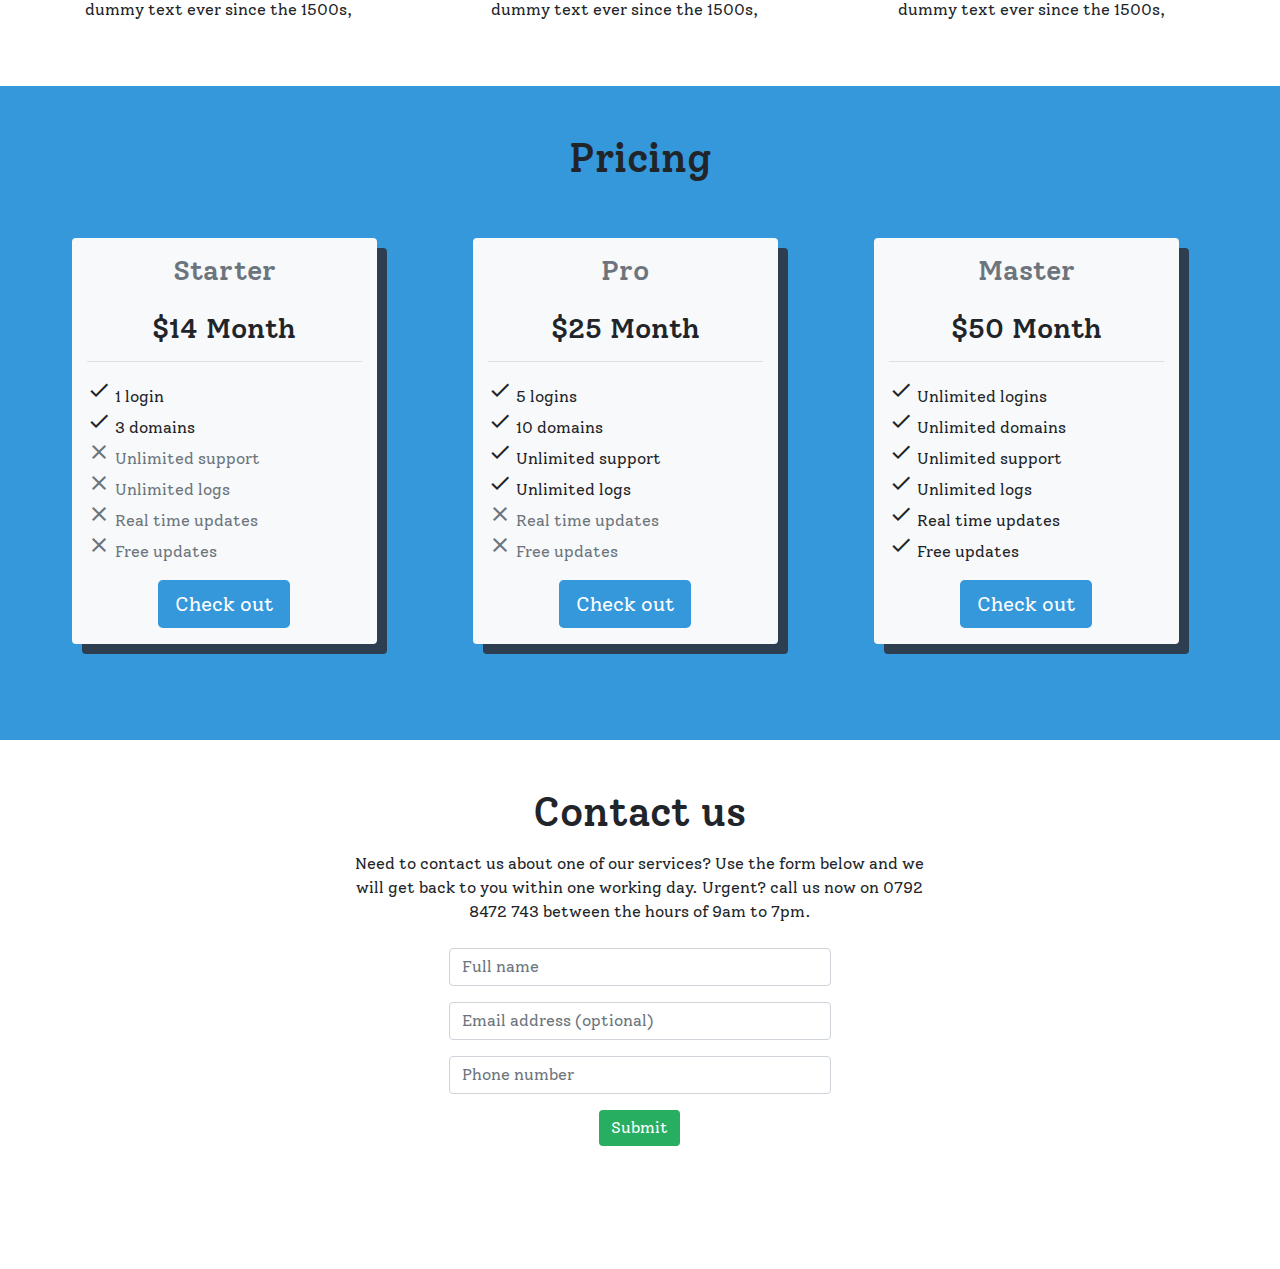
==== commit ae31c065: "Changed some sections around" ====
--- a/index.html
+++ b/index.html
@@ -30,6 +30,22 @@
         <!-- header image -->
     <img src="images/header-image.png" class="img-fluid">
 
+
+    <!-- services section (Maybe this could also be a list?) -->
+    <div class="col-md mx-auto pt-2 pb-5 row  text-center pt-5" id="services">
+      <div class="col-md-5 col-md-5 my-auto mx-auto">
+        <h3 class="col-md-10">Our services</h3>
+        <p class="pt-3 col-md-10">Lorem Ipsum is simply dummy text of the printing and typesetting industry. Lorem Ipsum has been the industry's standard dummy text ever since the 1500s,</p>
+        <p class="col-md-10">Lorem Ipsum is simply dummy text of the printing and typesetting industry. Lorem Ipsum has been the industry's standard dummy text ever since the 1500s,</p>
+
+
+      </div>
+
+      <div class="col-md-6 my-auto">
+        <img src="images/services-image.png" class="img-fluid" alt="Services image">
+      </div>
+    </div>
+
     <!-- why choose us section -->
     <div class="col-md text-center mb-5" id="choose-us">
 
@@ -58,21 +74,6 @@
       </div>
     </div>
 
-    <!-- services section (Maybe this could also be a list?) -->
-    <div class="col-md mx-auto pt-2 pb-5 row  text-center pt-5" id="services">
-      <div class="col-md-5 col-md-5 my-auto mx-auto">
-        <h3 class="col-md-10">Our services</h3>
-        <p class="pt-3 col-md-10">Lorem Ipsum is simply dummy text of the printing and typesetting industry. Lorem Ipsum has been the industry's standard dummy text ever since the 1500s,</p>
-        <p class="col-md-10">Lorem Ipsum is simply dummy text of the printing and typesetting industry. Lorem Ipsum has been the industry's standard dummy text ever since the 1500s,</p>
-
-
-      </div>
-
-      <div class="col-md-6 my-auto">
-        <img src="images/services-image.png" class="img-fluid" alt="Services image">
-      </div>
-    </div>
-
     <!-- pricing section -->
 
     <div class="col-md text-center py-5" id="pricing-section">
@@ -81,7 +82,7 @@
 
       <div class="col-md-12 row justify-content-center">
 
-        <div class="col-lg-3 col-md-8 m-5 pb-3 pb-3 bg-light rounded price-box">
+        <div class="col-lg-3 col-md-8 col-sm-12 m-5 pb-3 pb-3 bg-light rounded price-box">
         <h3 class="text-muted py-3">Starter</h3>
         <h3 class="text-black">$14 Month</h3>
         <hr>
@@ -96,7 +97,7 @@
         <button type="button" class="btn price-btn text-white btn-lg">Check out</button>
       </div>
 
-        <div class="col-lg-3 col-md-8 m-5 pb-3 bg-light rounded price-box">
+        <div class="col-lg-3 col-md-8 col-sm-12 m-5 pb-3 bg-light rounded price-box">
         <h3 class="text-muted py-3">Pro</h3>
         <h3 class="text-black">$25 Month</h3>
         <hr>
@@ -111,7 +112,7 @@
         <button type="button" class="btn price-btn text-white btn-lg">Check out</button>
         </div>
 
-        <div class="col-lg-3 col-md-8 m-5 pb-3 bg-light rounded price-box">
+        <div class="col-lg-3 col-md-8 m-5 col-sm-12 pb-3 bg-light rounded price-box">
         <h3 class="text-muted py-3">Master</h3>
         <h3 class="text-black">$50 Month</h3>
         <hr>
--- a/css/main.css
+++ b/css/main.css
@@ -44,8 +44,8 @@
   box-shadow: 10px 10px #2c3e50;
 }
 
-.price-box ul{
-  font-size:1.2em;
+.price-box ul li a{
+  font-size: 0.9em;
 }
 
 
@@ -54,6 +54,7 @@
   .price-box ul{
     text-align:center;
   }
+
 }
 
 
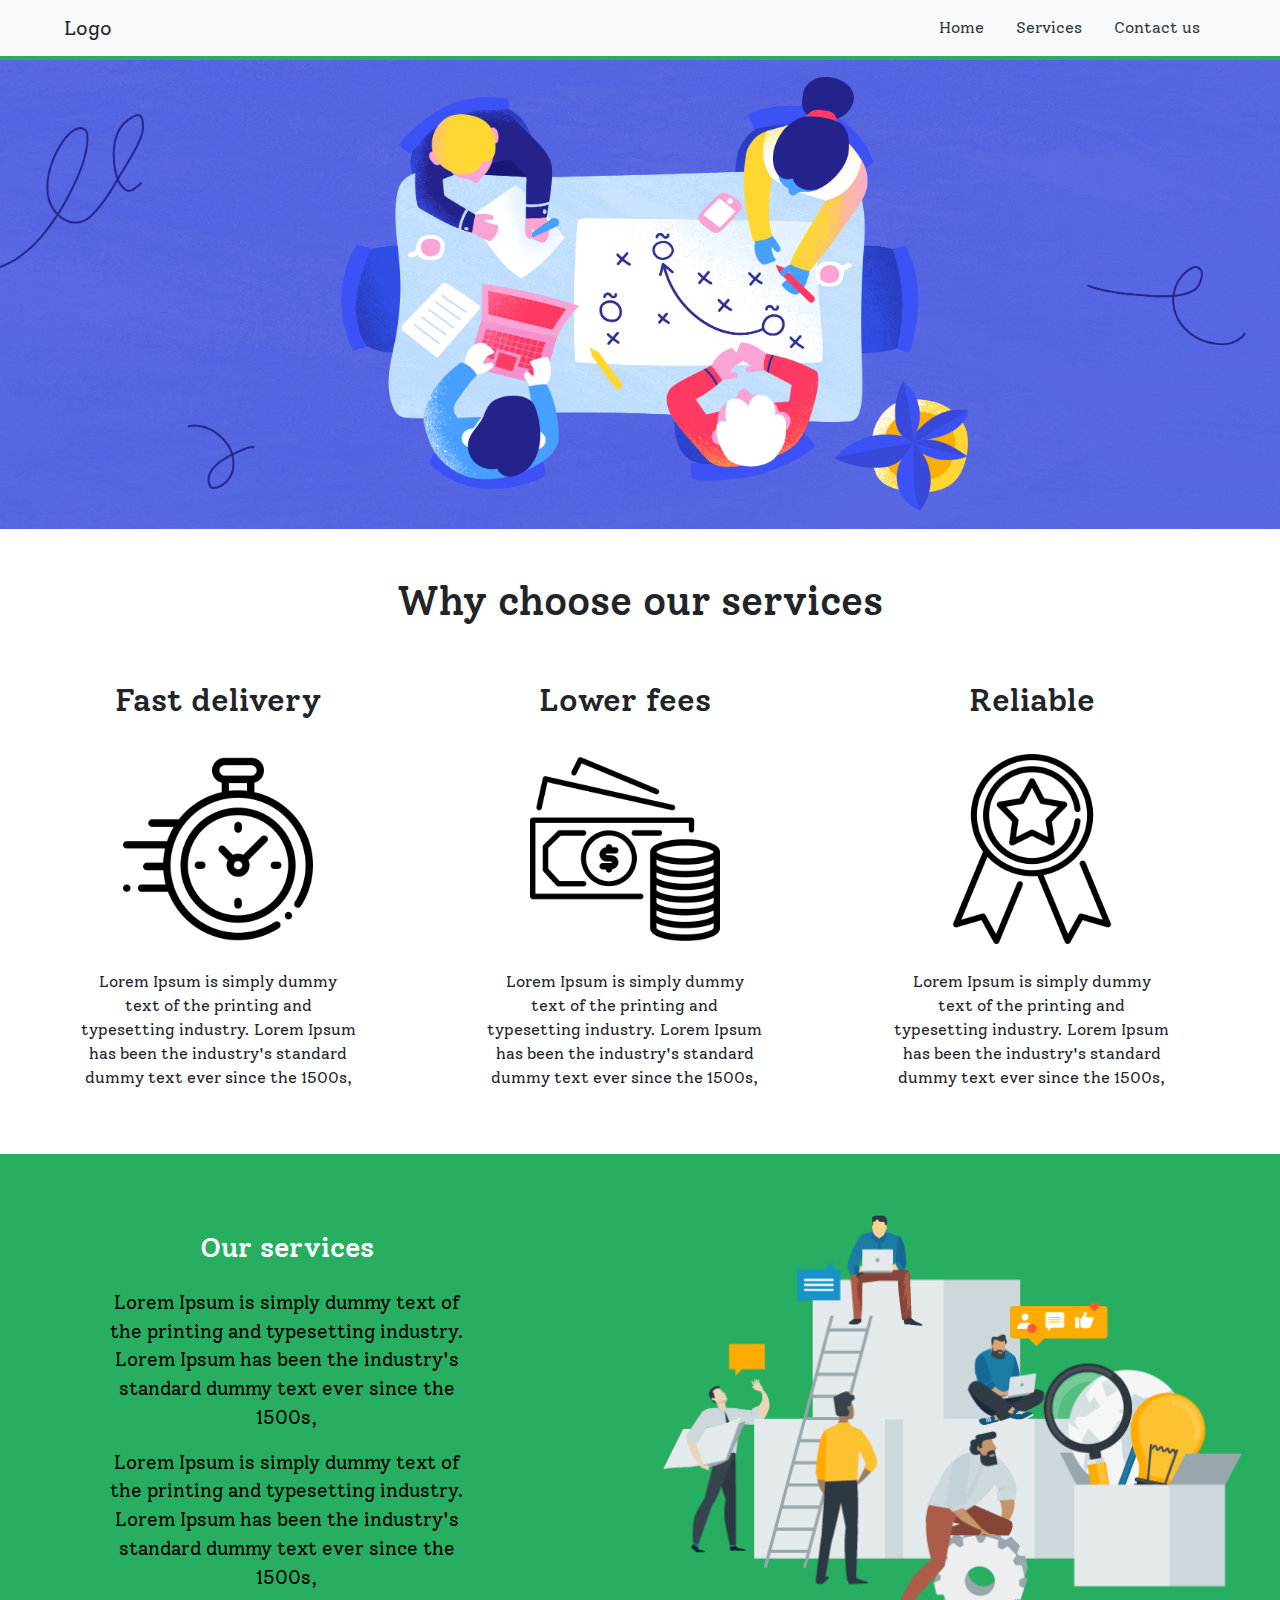
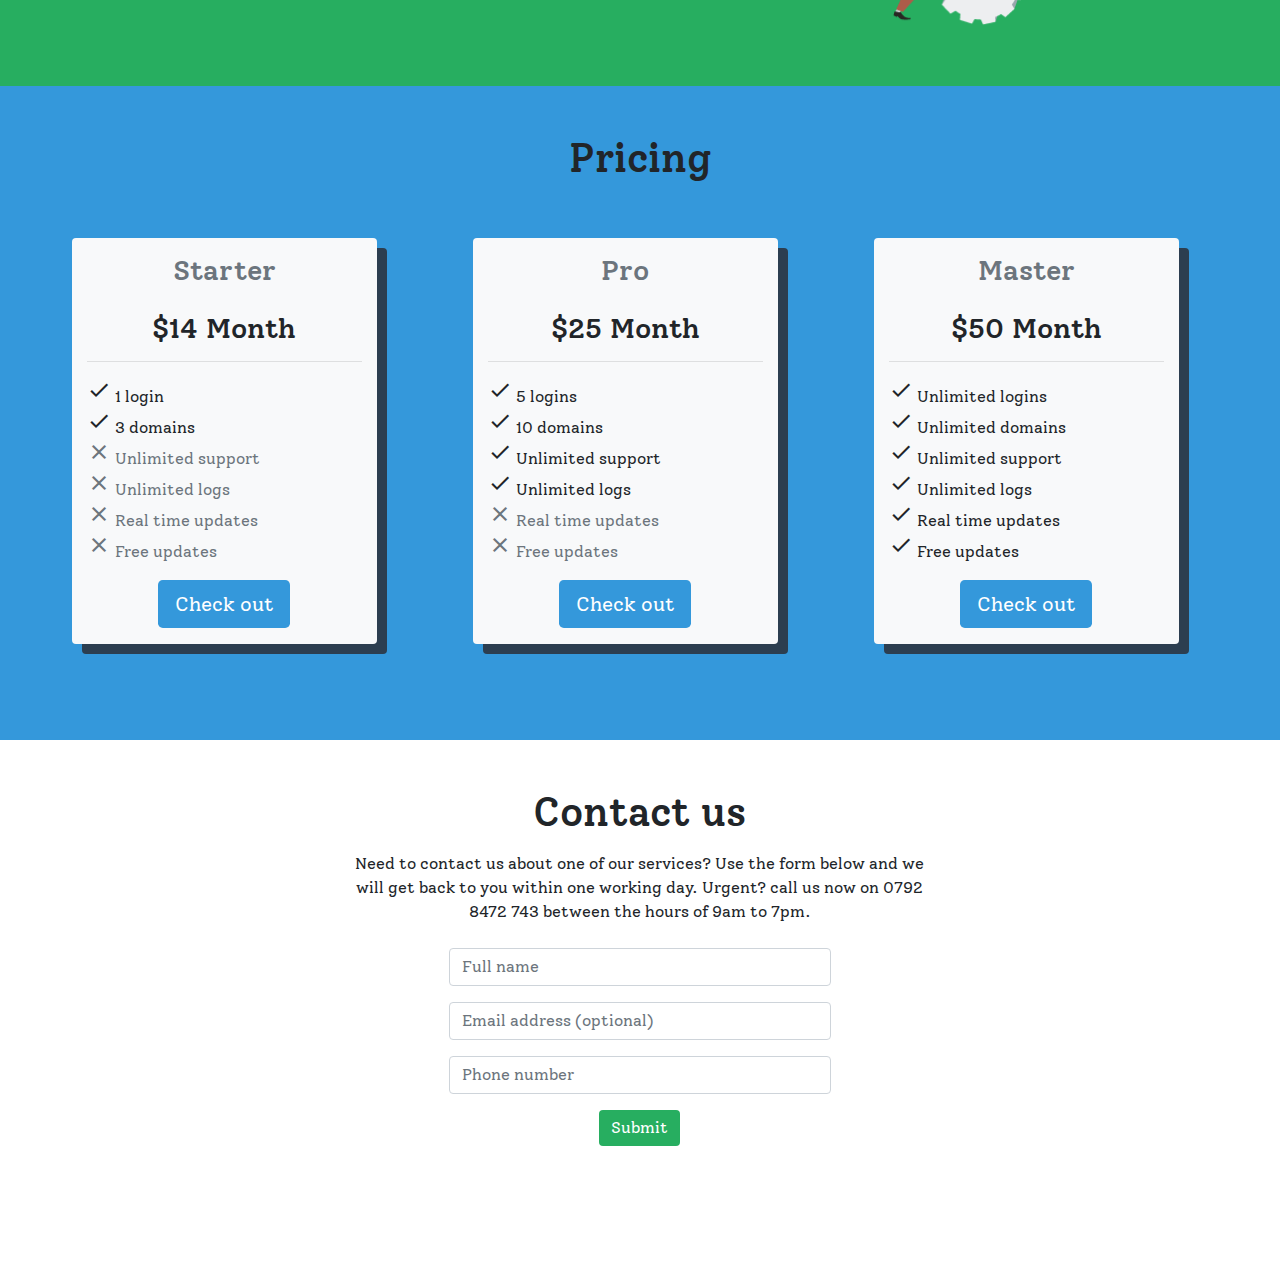
==== commit 164f2fea: "Update index.html" ====
--- a/index.html
+++ b/index.html
@@ -30,22 +30,6 @@
         <!-- header image -->
     <img src="images/header-image.png" class="img-fluid">
 
-
-    <!-- services section (Maybe this could also be a list?) -->
-    <div class="col-md mx-auto pt-2 pb-5 row  text-center pt-5" id="services">
-      <div class="col-md-5 col-md-5 my-auto mx-auto">
-        <h3 class="col-md-10">Our services</h3>
-        <p class="pt-3 col-md-10">Lorem Ipsum is simply dummy text of the printing and typesetting industry. Lorem Ipsum has been the industry's standard dummy text ever since the 1500s,</p>
-        <p class="col-md-10">Lorem Ipsum is simply dummy text of the printing and typesetting industry. Lorem Ipsum has been the industry's standard dummy text ever since the 1500s,</p>
-
-
-      </div>
-
-      <div class="col-md-6 my-auto">
-        <img src="images/services-image.png" class="img-fluid" alt="Services image">
-      </div>
-    </div>
-
     <!-- why choose us section -->
     <div class="col-md text-center mb-5" id="choose-us">
 
@@ -71,6 +55,21 @@
         <p class="pt-3">Lorem Ipsum is simply dummy text of the printing and typesetting industry. Lorem Ipsum has been the industry's standard dummy text ever since the 1500s,</p>
         </div>
 
+      </div>
+    </div>
+
+    <!-- services section (Maybe this could also be a list?) -->
+    <div class="col-md mx-auto pt-2 pb-5 row  text-center pt-5" id="services">
+      <div class="col-md-5 col-md-5 my-auto mx-auto">
+        <h3 class="col-md-10">Our services</h3>
+        <p class="pt-3 col-md-10">Lorem Ipsum is simply dummy text of the printing and typesetting industry. Lorem Ipsum has been the industry's standard dummy text ever since the 1500s,</p>
+        <p class="col-md-10">Lorem Ipsum is simply dummy text of the printing and typesetting industry. Lorem Ipsum has been the industry's standard dummy text ever since the 1500s,</p>
+
+
+      </div>
+
+      <div class="col-md-6 my-auto">
+        <img src="images/services-image.png" class="img-fluid" alt="Services image">
       </div>
     </div>
 
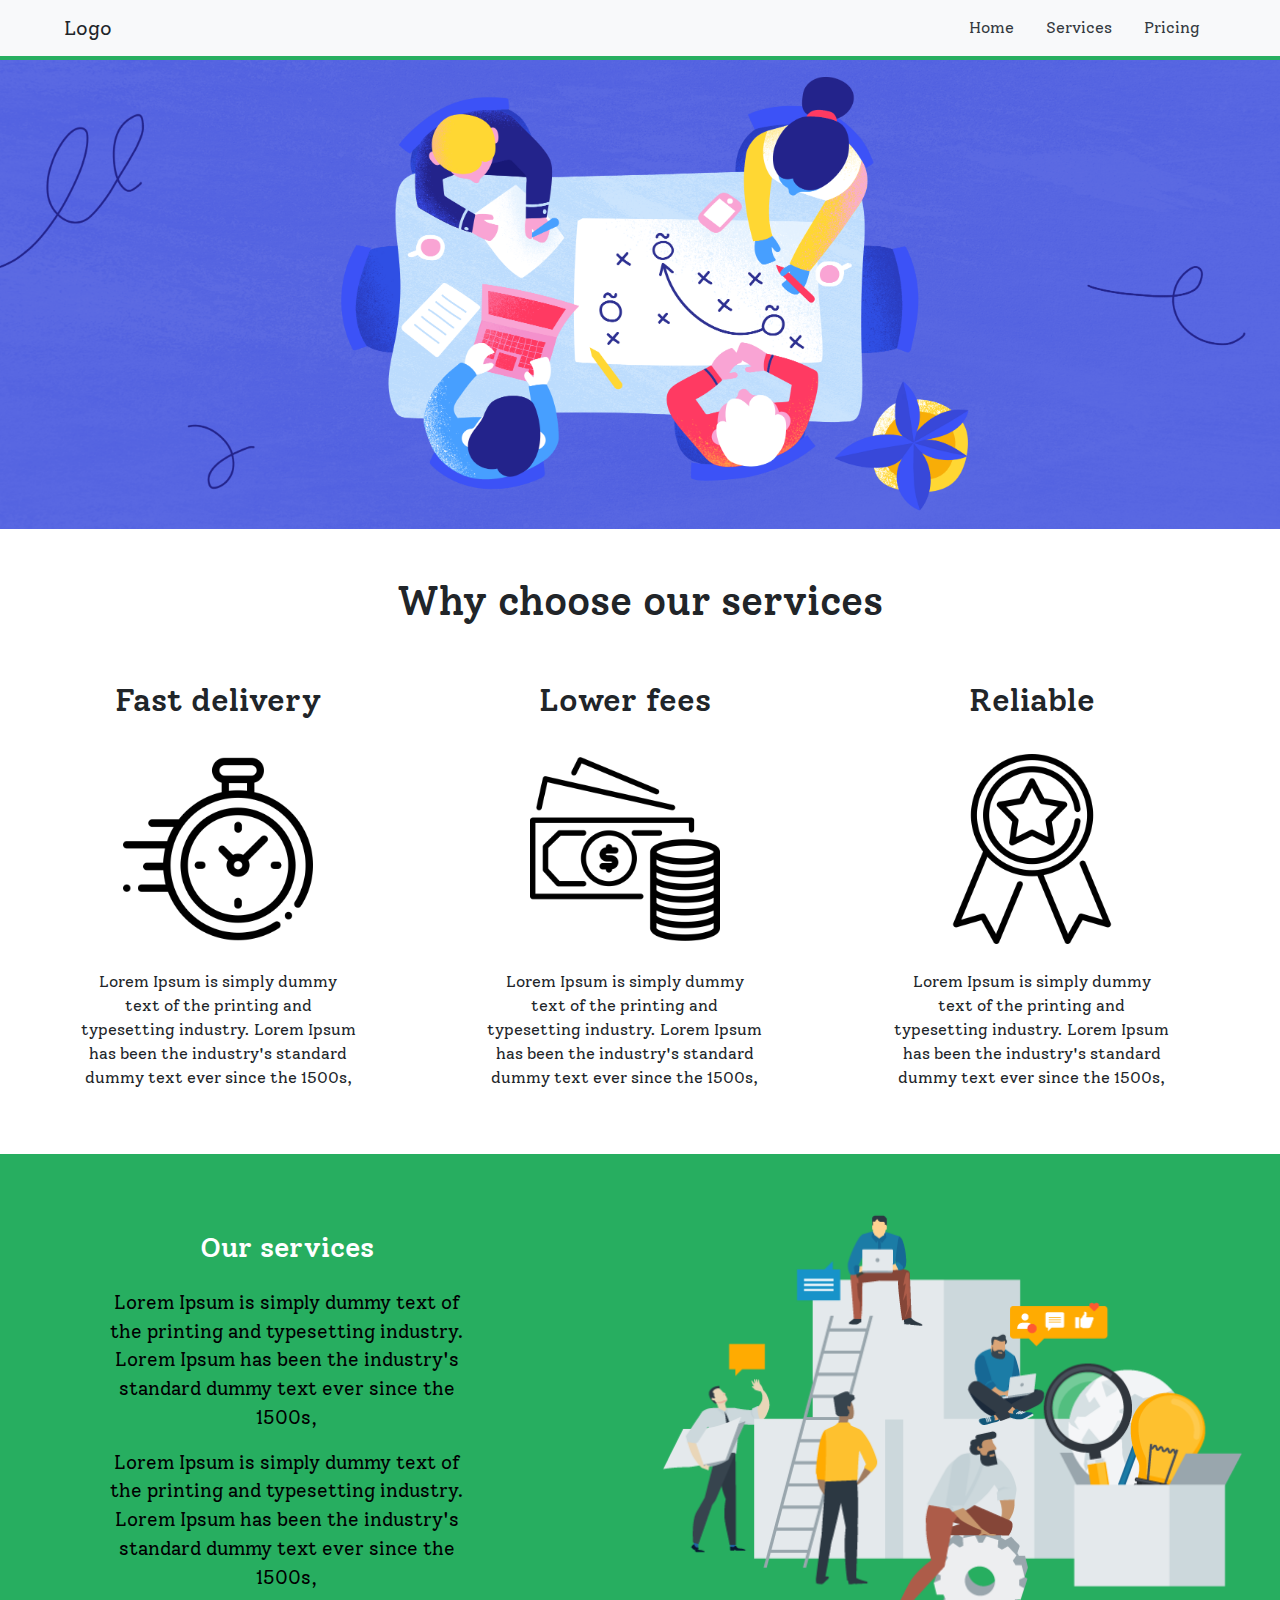
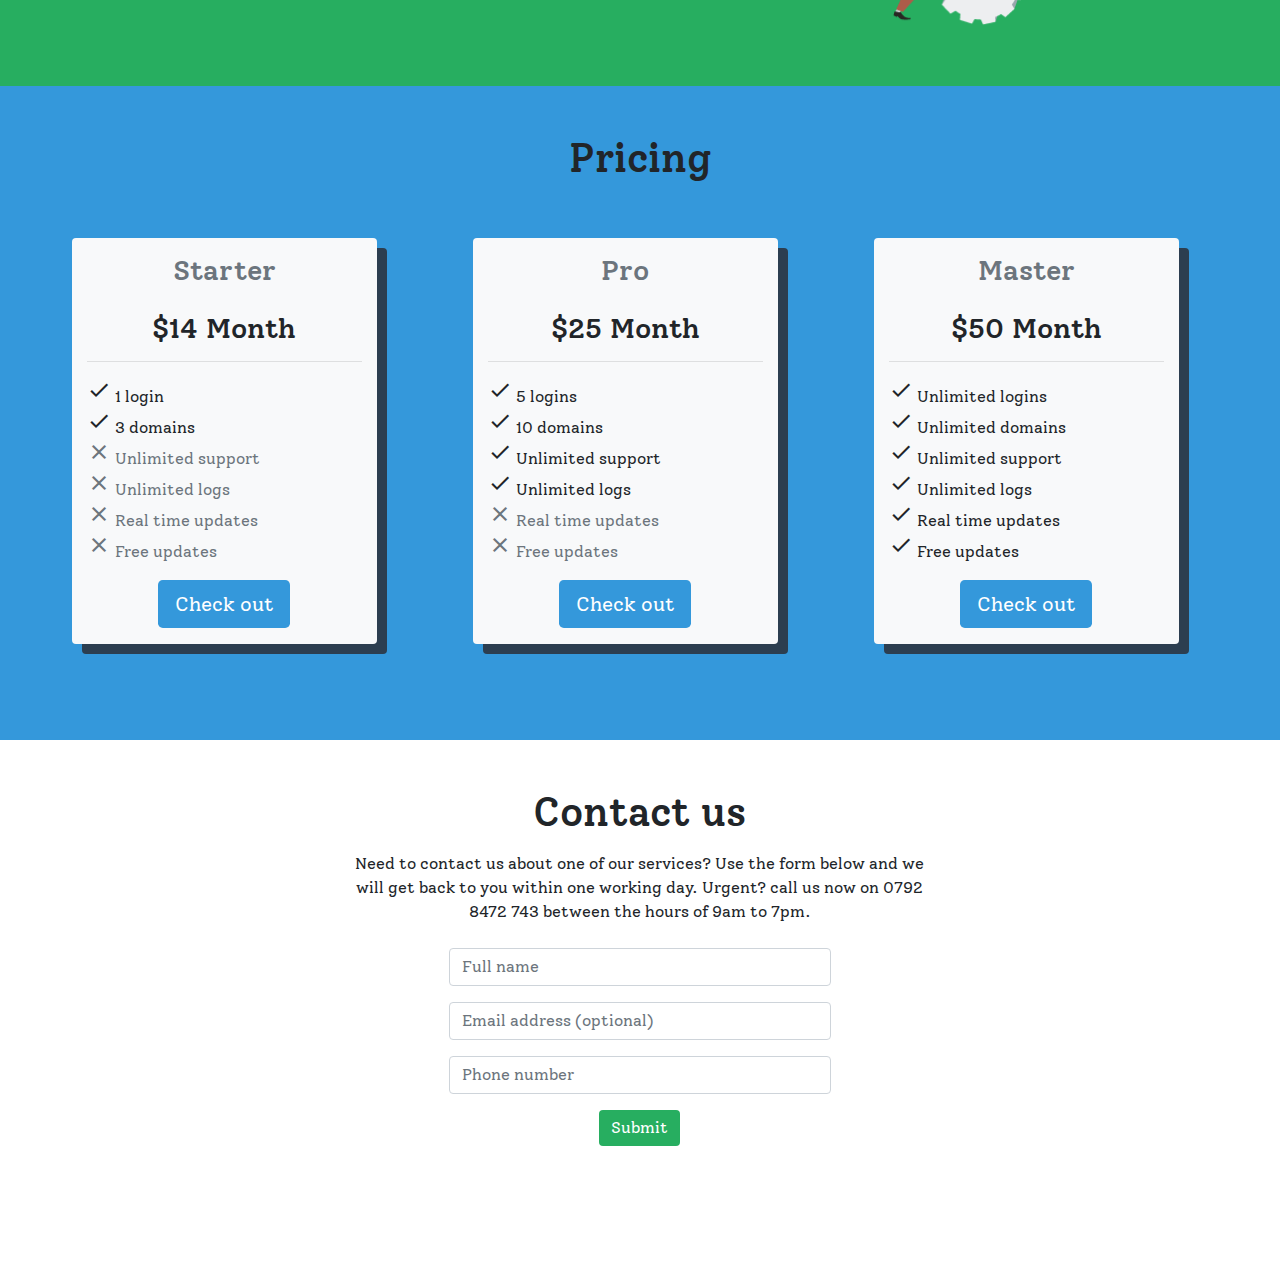
==== commit 340ef2eb: "Update index.html" ====
--- a/index.html
+++ b/index.html
@@ -23,7 +23,7 @@
       <ul class="nav ml-auto mr-5">
         <li class="nav-item"><a class="nav-link text-dark" href="index.html" disabled>Home</a></li>
         <li class="nav-item"><a class="nav-link text-dark" href="#services">Services</a></li>
-        <li class="nav-item"><a class="nav-link text-dark" href=#contact-us>Contact us</a></li>
+        <li class="nav-item"><a class="nav-link text-dark" href=#pricing-section>Pricing</a></li>
       </ul>
     </nav>
 
